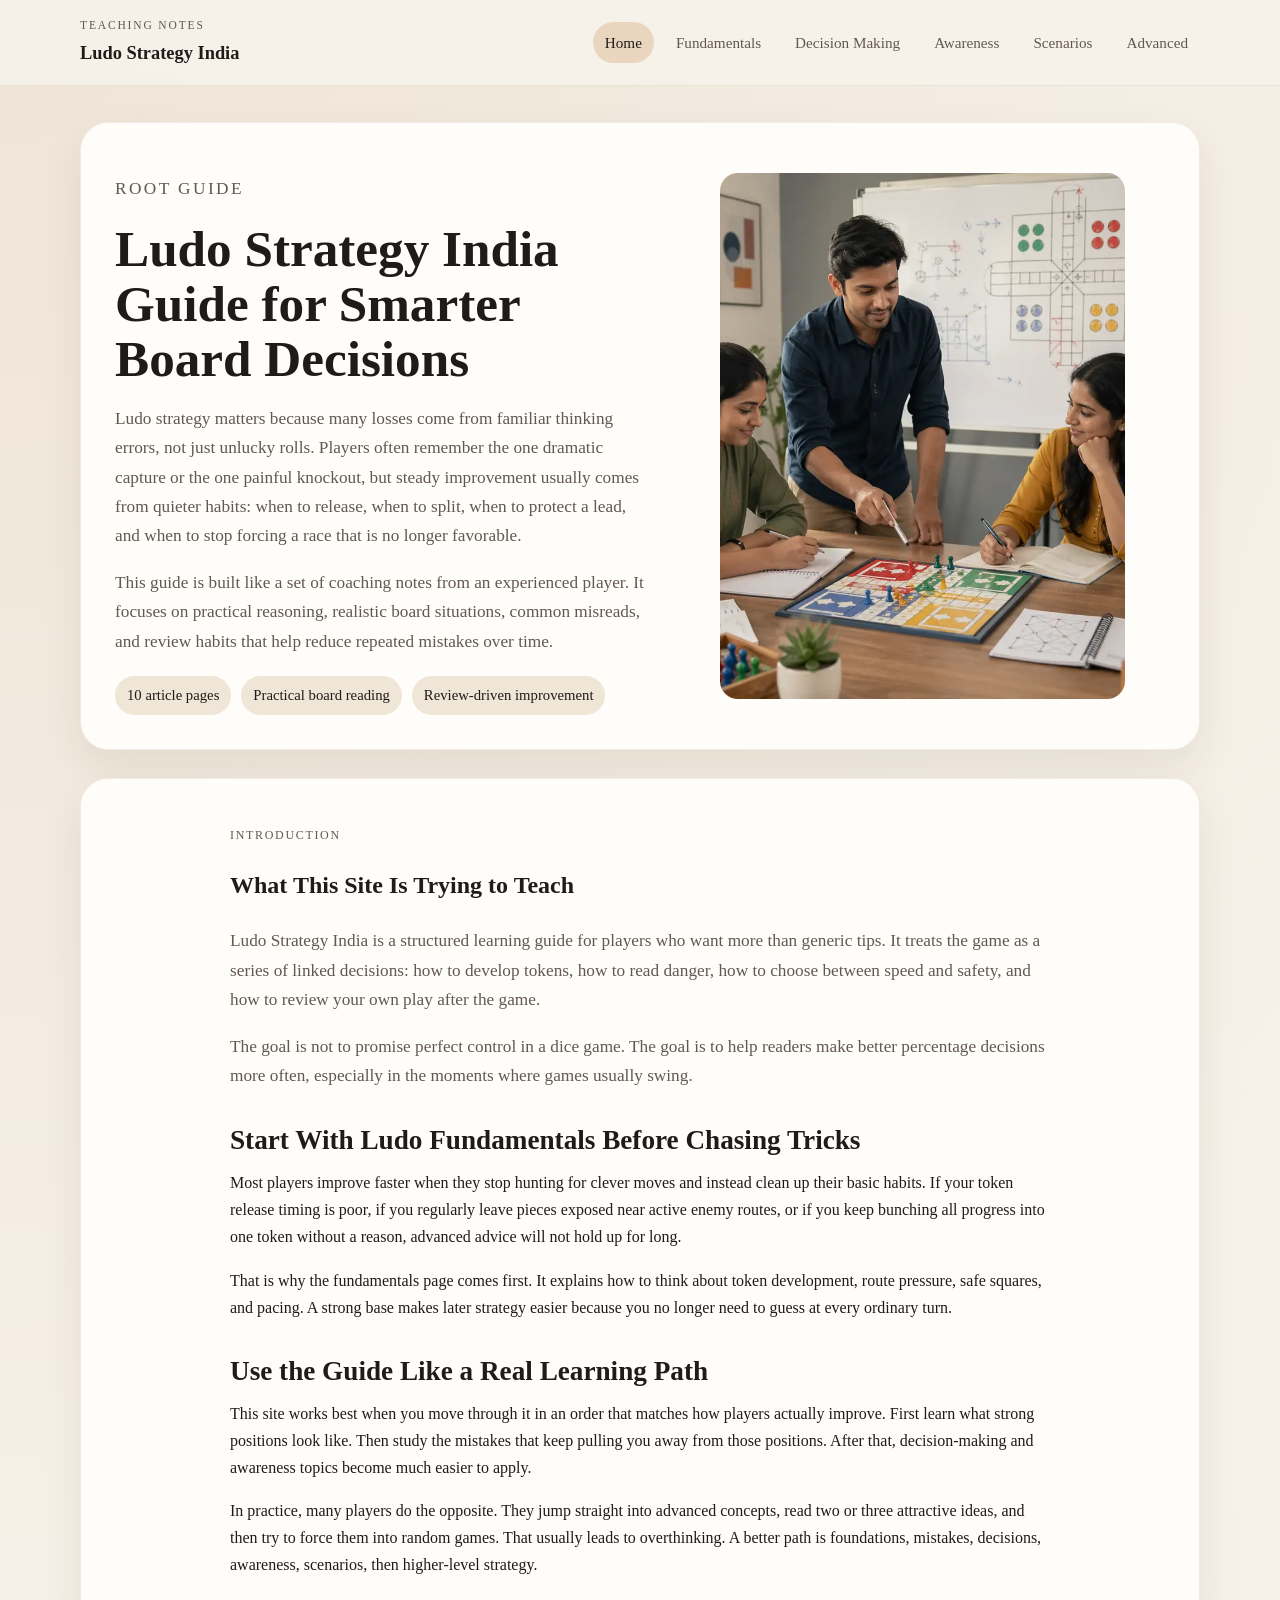
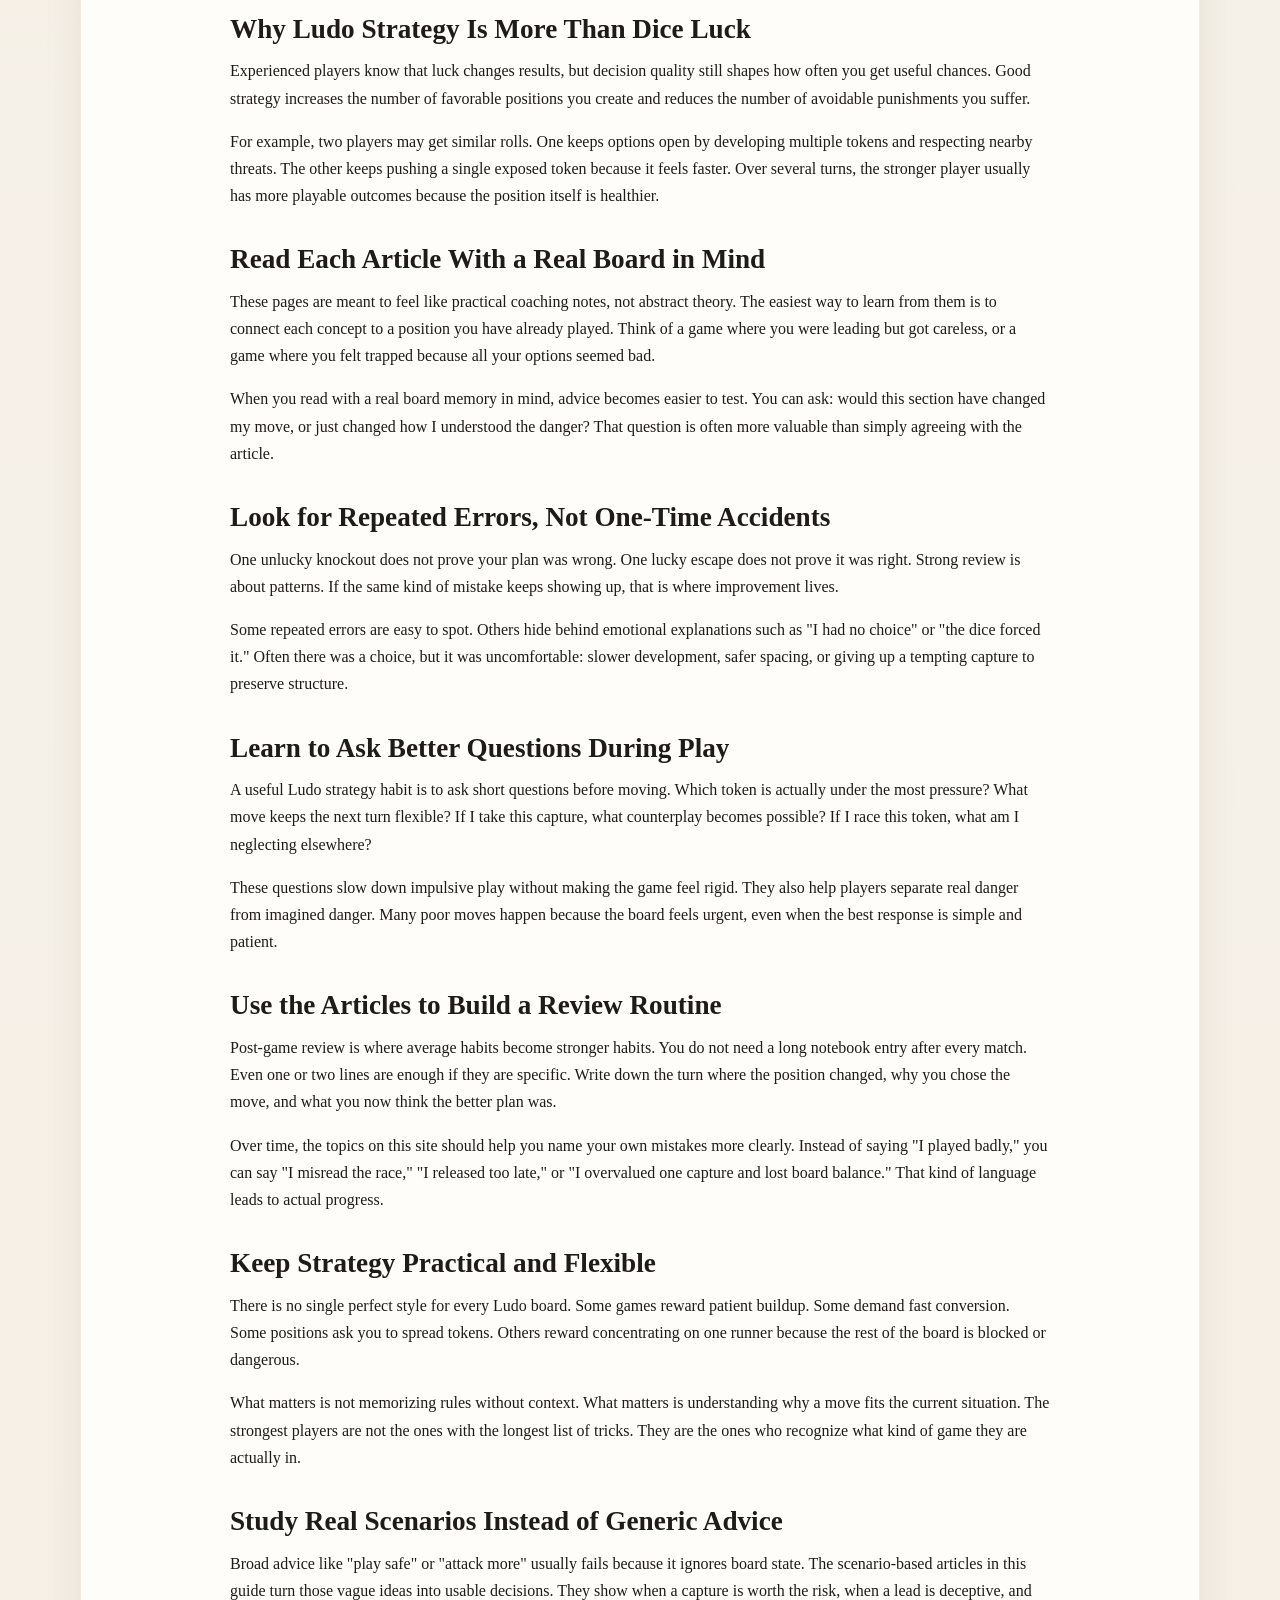
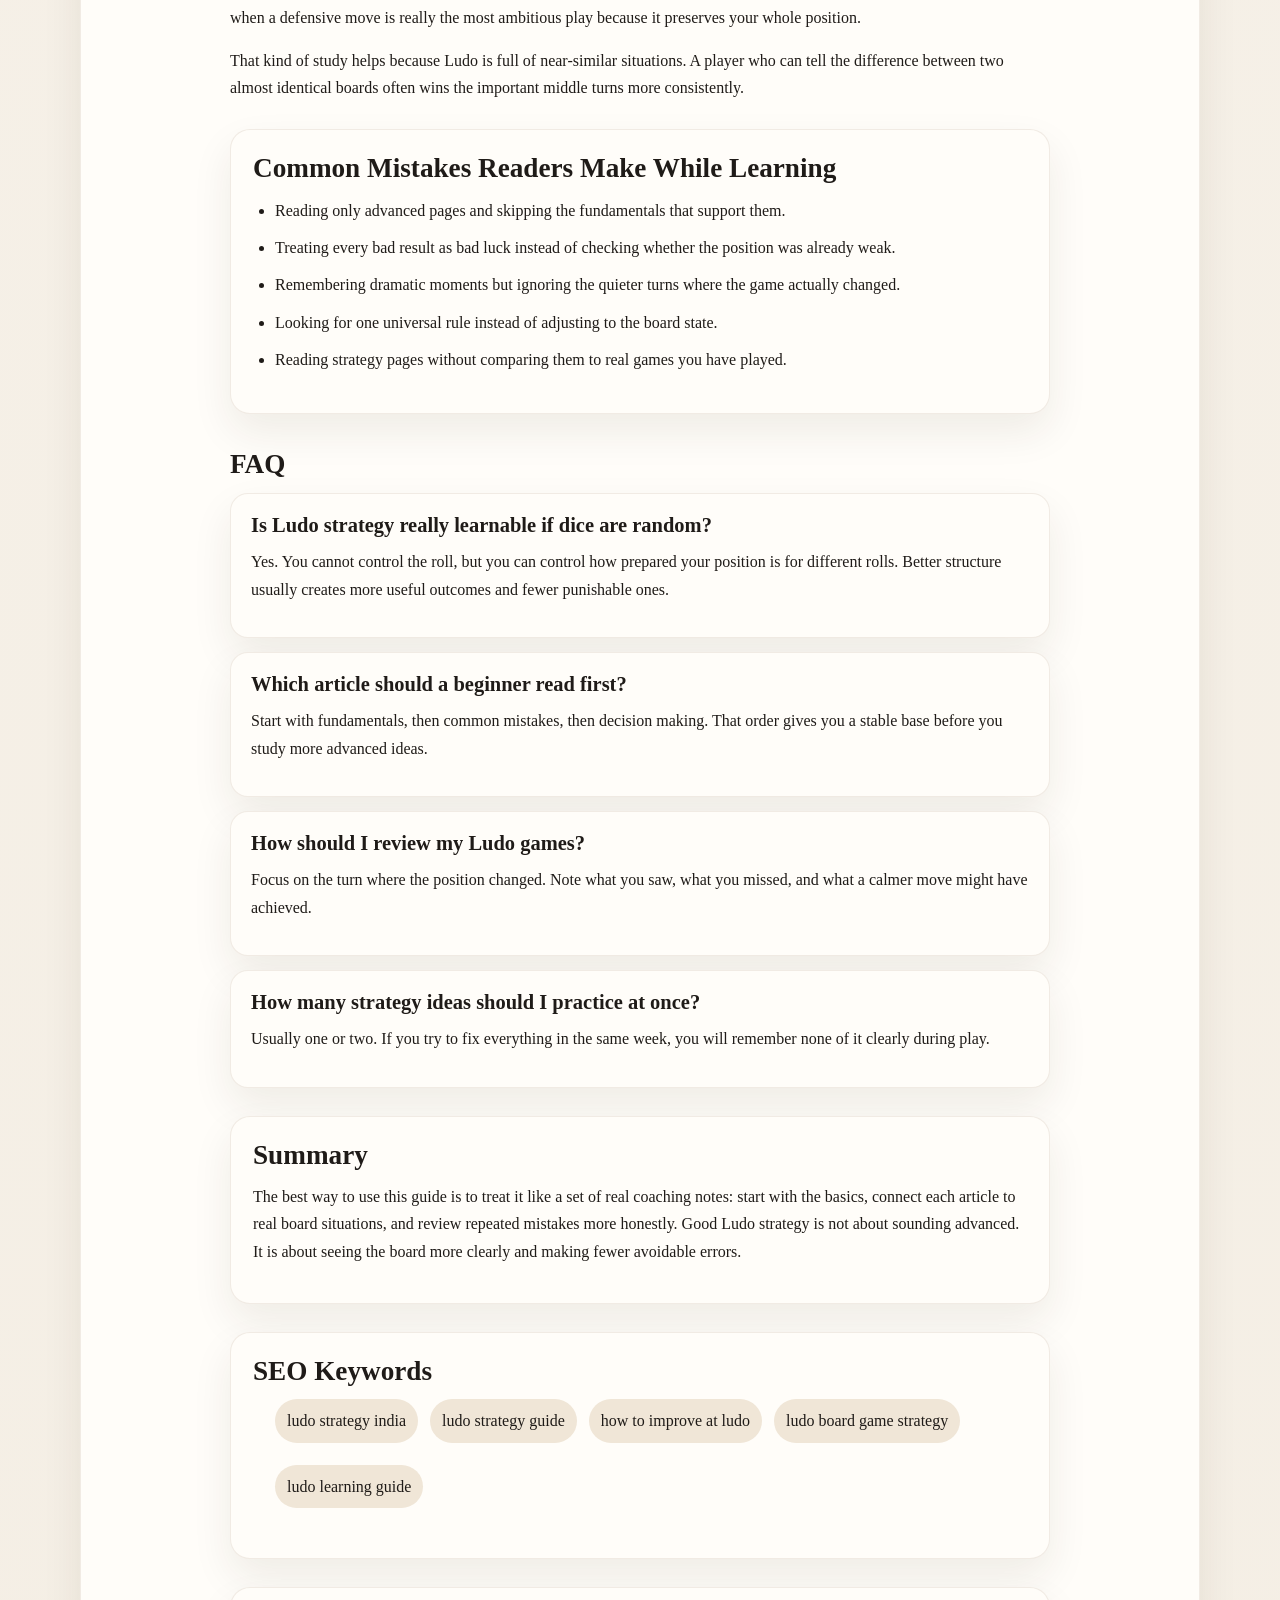
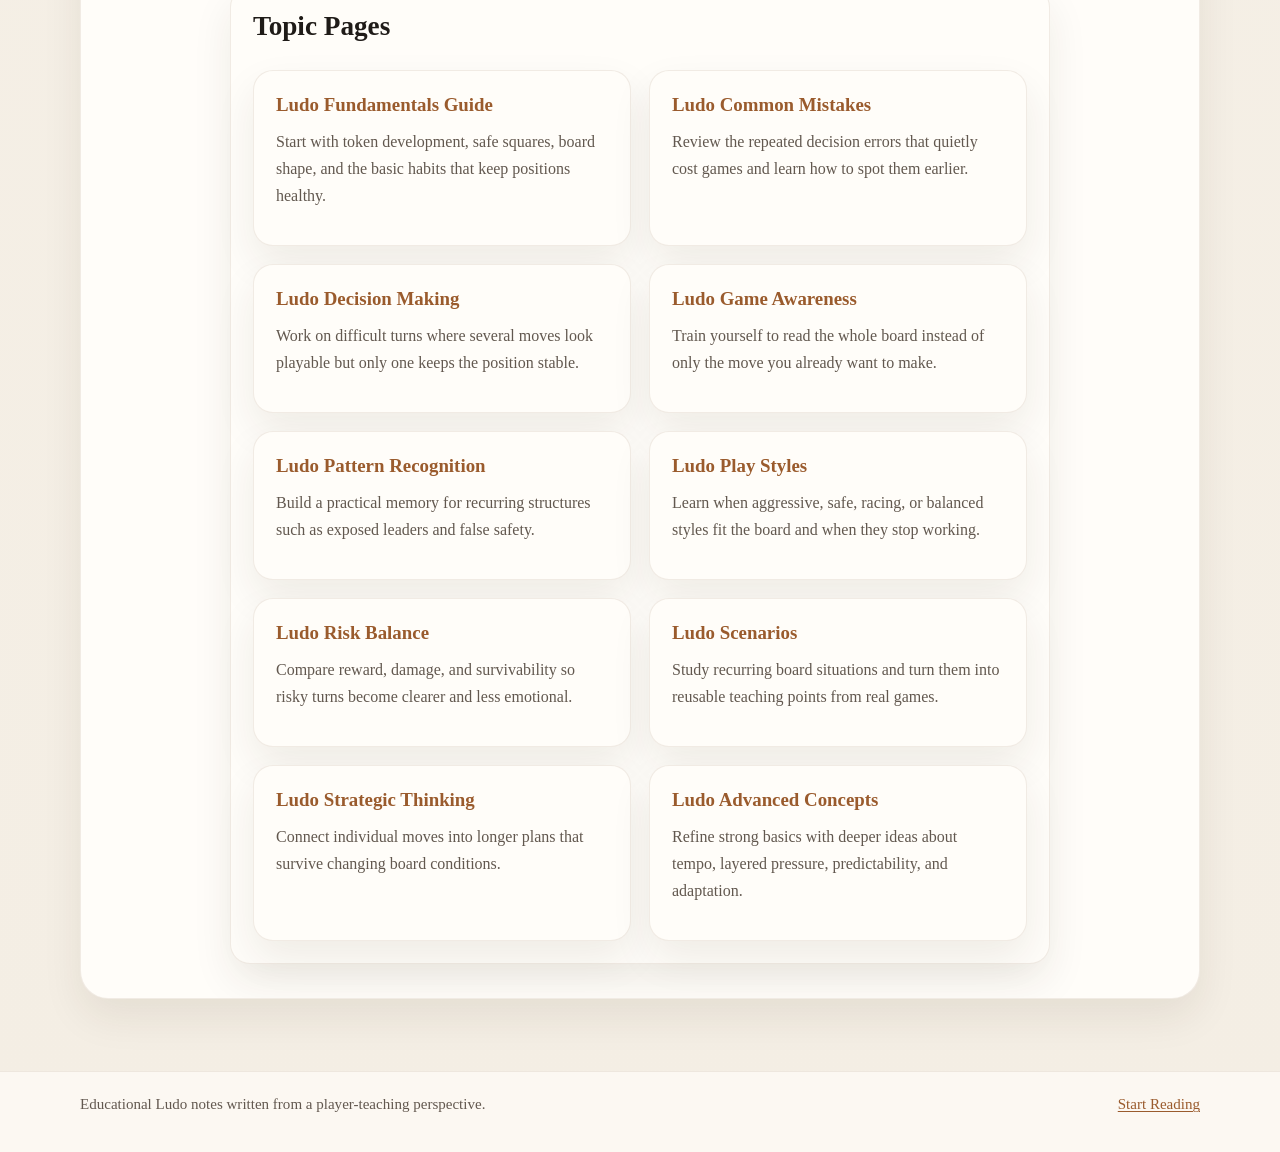
==== index.html @ 4560ac7e "feat: 更新网站地图和添加多个HTML页面 更新sitemap.xml文件中的URL路径，从.md改为.html 添加多个新的HTML页面，包括strategic-thinking.html、sc" ====
<!doctype html>
<html lang="en">
<head>
  <meta charset="utf-8">
  <meta name="viewport" content="width=device-width, initial-scale=1">
  <title>Ludo Strategy India Guide for Smarter Board Decisions</title>
  <meta name="description" content="A practical Ludo strategy guide written like coaching notes from an experienced player, covering fundamentals, mistakes, decision making, awareness, scenarios, and review habits.">
  <link rel="canonical" href="https://market-lab-cmd.github.io/ludo-strategy-india/">
  <link rel="stylesheet" href="./assets/css/index.css">
</head>
<body>
  <div class="site-shell">
    <header class="site-header">
      <div class="site-header__inner">
        <a class="site-brand" href="./index.html">
          <p class="site-brand__eyebrow">Teaching Notes</p>
          <p class="site-brand__name">Ludo Strategy India</p>
        </a>
        <nav class="site-nav" aria-label="Primary">
          <a class="is-active" href="./index.html">Home</a>
          <a href="./fundamentals.html">Fundamentals</a>
          <a href="./decision-making.html">Decision Making</a>
          <a href="./game-awareness.html">Awareness</a>
          <a href="./scenarios.html">Scenarios</a>
          <a href="./advanced-concepts.html">Advanced</a>
        </nav>
      </div>
    </header>

    <main class="page">
      <section class="hero">
        <div class="hero__content">
          <div>
            <p class="hero__eyebrow">Root Guide</p>
            <h1>Ludo Strategy India Guide for Smarter Board Decisions</h1>
            <p class="lede">Ludo strategy matters because many losses come from familiar thinking errors, not just unlucky rolls. Players often remember the one dramatic capture or the one painful knockout, but steady improvement usually comes from quieter habits: when to release, when to split, when to protect a lead, and when to stop forcing a race that is no longer favorable.</p>
            <p class="lede">This guide is built like a set of coaching notes from an experienced player. It focuses on practical reasoning, realistic board situations, common misreads, and review habits that help reduce repeated mistakes over time.</p>
            <div class="hero__meta">
              <span class="pill">10 article pages</span>
              <span class="pill">Practical board reading</span>
              <span class="pill">Review-driven improvement</span>
            </div>
          </div>
          <figure class="hero__media">
            <img src="./assets/images/overview.webp" alt="Ludo strategy study hub with notebook, board diagram, and calm practice setup">
          </figure>
        </div>
      </section>

      <article class="article">
        <div class="article__header">
          <p class="section-label">Introduction</p>
          <h2>What This Site Is Trying to Teach</h2>
          <p class="lede">Ludo Strategy India is a structured learning guide for players who want more than generic tips. It treats the game as a series of linked decisions: how to develop tokens, how to read danger, how to choose between speed and safety, and how to review your own play after the game.</p>
          <p class="lede">The goal is not to promise perfect control in a dice game. The goal is to help readers make better percentage decisions more often, especially in the moments where games usually swing.</p>
        </div>

        <div class="article__body">
          <h2>Start With Ludo Fundamentals Before Chasing Tricks</h2>
          <p>Most players improve faster when they stop hunting for clever moves and instead clean up their basic habits. If your token release timing is poor, if you regularly leave pieces exposed near active enemy routes, or if you keep bunching all progress into one token without a reason, advanced advice will not hold up for long.</p>
          <p>That is why the fundamentals page comes first. It explains how to think about token development, route pressure, safe squares, and pacing. A strong base makes later strategy easier because you no longer need to guess at every ordinary turn.</p>

          <h2>Use the Guide Like a Real Learning Path</h2>
          <p>This site works best when you move through it in an order that matches how players actually improve. First learn what strong positions look like. Then study the mistakes that keep pulling you away from those positions. After that, decision-making and awareness topics become much easier to apply.</p>
          <p>In practice, many players do the opposite. They jump straight into advanced concepts, read two or three attractive ideas, and then try to force them into random games. That usually leads to overthinking. A better path is foundations, mistakes, decisions, awareness, scenarios, then higher-level strategy.</p>

          <h2>Why Ludo Strategy Is More Than Dice Luck</h2>
          <p>Experienced players know that luck changes results, but decision quality still shapes how often you get useful chances. Good strategy increases the number of favorable positions you create and reduces the number of avoidable punishments you suffer.</p>
          <p>For example, two players may get similar rolls. One keeps options open by developing multiple tokens and respecting nearby threats. The other keeps pushing a single exposed token because it feels faster. Over several turns, the stronger player usually has more playable outcomes because the position itself is healthier.</p>

          <h2>Read Each Article With a Real Board in Mind</h2>
          <p>These pages are meant to feel like practical coaching notes, not abstract theory. The easiest way to learn from them is to connect each concept to a position you have already played. Think of a game where you were leading but got careless, or a game where you felt trapped because all your options seemed bad.</p>
          <p>When you read with a real board memory in mind, advice becomes easier to test. You can ask: would this section have changed my move, or just changed how I understood the danger? That question is often more valuable than simply agreeing with the article.</p>

          <h2>Look for Repeated Errors, Not One-Time Accidents</h2>
          <p>One unlucky knockout does not prove your plan was wrong. One lucky escape does not prove it was right. Strong review is about patterns. If the same kind of mistake keeps showing up, that is where improvement lives.</p>
          <p>Some repeated errors are easy to spot. Others hide behind emotional explanations such as "I had no choice" or "the dice forced it." Often there was a choice, but it was uncomfortable: slower development, safer spacing, or giving up a tempting capture to preserve structure.</p>

          <h2>Learn to Ask Better Questions During Play</h2>
          <p>A useful Ludo strategy habit is to ask short questions before moving. Which token is actually under the most pressure? What move keeps the next turn flexible? If I take this capture, what counterplay becomes possible? If I race this token, what am I neglecting elsewhere?</p>
          <p>These questions slow down impulsive play without making the game feel rigid. They also help players separate real danger from imagined danger. Many poor moves happen because the board feels urgent, even when the best response is simple and patient.</p>

          <h2>Use the Articles to Build a Review Routine</h2>
          <p>Post-game review is where average habits become stronger habits. You do not need a long notebook entry after every match. Even one or two lines are enough if they are specific. Write down the turn where the position changed, why you chose the move, and what you now think the better plan was.</p>
          <p>Over time, the topics on this site should help you name your own mistakes more clearly. Instead of saying "I played badly," you can say "I misread the race," "I released too late," or "I overvalued one capture and lost board balance." That kind of language leads to actual progress.</p>

          <h2>Keep Strategy Practical and Flexible</h2>
          <p>There is no single perfect style for every Ludo board. Some games reward patient buildup. Some demand fast conversion. Some positions ask you to spread tokens. Others reward concentrating on one runner because the rest of the board is blocked or dangerous.</p>
          <p>What matters is not memorizing rules without context. What matters is understanding why a move fits the current situation. The strongest players are not the ones with the longest list of tricks. They are the ones who recognize what kind of game they are actually in.</p>

          <h2>Study Real Scenarios Instead of Generic Advice</h2>
          <p>Broad advice like "play safe" or "attack more" usually fails because it ignores board state. The scenario-based articles in this guide turn those vague ideas into usable decisions. They show when a capture is worth the risk, when a lead is deceptive, and when a defensive move is really the most ambitious play because it preserves your whole position.</p>
          <p>That kind of study helps because Ludo is full of near-similar situations. A player who can tell the difference between two almost identical boards often wins the important middle turns more consistently.</p>

          <div class="note-box">
            <h2>Common Mistakes Readers Make While Learning</h2>
            <ul>
              <li>Reading only advanced pages and skipping the fundamentals that support them.</li>
              <li>Treating every bad result as bad luck instead of checking whether the position was already weak.</li>
              <li>Remembering dramatic moments but ignoring the quieter turns where the game actually changed.</li>
              <li>Looking for one universal rule instead of adjusting to the board state.</li>
              <li>Reading strategy pages without comparing them to real games you have played.</li>
            </ul>
          </div>

          <h2>FAQ</h2>
          <div class="faq-item">
            <h3>Is Ludo strategy really learnable if dice are random?</h3>
            <p>Yes. You cannot control the roll, but you can control how prepared your position is for different rolls. Better structure usually creates more useful outcomes and fewer punishable ones.</p>
          </div>
          <div class="faq-item">
            <h3>Which article should a beginner read first?</h3>
            <p>Start with fundamentals, then common mistakes, then decision making. That order gives you a stable base before you study more advanced ideas.</p>
          </div>
          <div class="faq-item">
            <h3>How should I review my Ludo games?</h3>
            <p>Focus on the turn where the position changed. Note what you saw, what you missed, and what a calmer move might have achieved.</p>
          </div>
          <div class="faq-item">
            <h3>How many strategy ideas should I practice at once?</h3>
            <p>Usually one or two. If you try to fix everything in the same week, you will remember none of it clearly during play.</p>
          </div>

          <div class="note-box">
            <h2>Summary</h2>
            <p>The best way to use this guide is to treat it like a set of real coaching notes: start with the basics, connect each article to real board situations, and review repeated mistakes more honestly. Good Ludo strategy is not about sounding advanced. It is about seeing the board more clearly and making fewer avoidable errors.</p>
          </div>

          <div class="keywords">
            <h2>SEO Keywords</h2>
            <ul class="keywords-list">
              <li>ludo strategy india</li>
              <li>ludo strategy guide</li>
              <li>how to improve at ludo</li>
              <li>ludo board game strategy</li>
              <li>ludo learning guide</li>
            </ul>
          </div>

          <section class="related-block">
            <h2>Topic Pages</h2>
            <div class="topic-grid">
              <article class="card">
                <h3><a href="./fundamentals.html">Ludo Fundamentals Guide</a></h3>
                <p>Start with token development, safe squares, board shape, and the basic habits that keep positions healthy.</p>
              </article>
              <article class="card">
                <h3><a href="./common-mistakes.html">Ludo Common Mistakes</a></h3>
                <p>Review the repeated decision errors that quietly cost games and learn how to spot them earlier.</p>
              </article>
              <article class="card">
                <h3><a href="./decision-making.html">Ludo Decision Making</a></h3>
                <p>Work on difficult turns where several moves look playable but only one keeps the position stable.</p>
              </article>
              <article class="card">
                <h3><a href="./game-awareness.html">Ludo Game Awareness</a></h3>
                <p>Train yourself to read the whole board instead of only the move you already want to make.</p>
              </article>
              <article class="card">
                <h3><a href="./pattern-recognition.html">Ludo Pattern Recognition</a></h3>
                <p>Build a practical memory for recurring structures such as exposed leaders and false safety.</p>
              </article>
              <article class="card">
                <h3><a href="./play-styles.html">Ludo Play Styles</a></h3>
                <p>Learn when aggressive, safe, racing, or balanced styles fit the board and when they stop working.</p>
              </article>
              <article class="card">
                <h3><a href="./risk-balance.html">Ludo Risk Balance</a></h3>
                <p>Compare reward, damage, and survivability so risky turns become clearer and less emotional.</p>
              </article>
              <article class="card">
                <h3><a href="./scenarios.html">Ludo Scenarios</a></h3>
                <p>Study recurring board situations and turn them into reusable teaching points from real games.</p>
              </article>
              <article class="card">
                <h3><a href="./strategic-thinking.html">Ludo Strategic Thinking</a></h3>
                <p>Connect individual moves into longer plans that survive changing board conditions.</p>
              </article>
              <article class="card">
                <h3><a href="./advanced-concepts.html">Ludo Advanced Concepts</a></h3>
                <p>Refine strong basics with deeper ideas about tempo, layered pressure, predictability, and adaptation.</p>
              </article>
            </div>
          </section>
        </div>
      </article>
    </main>

    <footer class="site-footer">
      <div class="site-footer__inner">
        <div>Educational Ludo notes written from a player-teaching perspective.</div>
        <div><a href="./fundamentals.html">Start Reading</a></div>
      </div>
    </footer>
  </div>
</body>
</html>
---- assets/css/index.css ----
* {
  box-sizing: border-box;
}

:root {
  --bg: #f5f0e7;
  --surface: #fffdf9;
  --surface-strong: #f0e6d7;
  --ink: #1f1b18;
  --muted: #62584f;
  --line: #d7c8b3;
  --accent: #9a5b2d;
  --accent-soft: #ead6bf;
  --shadow: 0 18px 40px rgba(54, 35, 18, 0.08);
  --radius: 22px;
  --content-width: 1120px;
  --reading-width: 820px;
}

html {
  scroll-behavior: smooth;
}

body {
  margin: 0;
  font-family: Georgia, "Times New Roman", serif;
  color: var(--ink);
  background:
    radial-gradient(circle at top left, rgba(201, 166, 124, 0.18), transparent 28%),
    linear-gradient(180deg, #f7f2ea 0%, #f4eee4 100%);
  line-height: 1.7;
}

a {
  color: var(--accent);
  text-decoration-thickness: 1px;
  text-underline-offset: 0.15em;
}

a:hover {
  color: #7d471e;
}

img {
  display: block;
  max-width: 100%;
  height: auto;
  border-radius: 18px;
}

.site-shell {
  min-height: 100vh;
}

.site-header {
  position: sticky;
  top: 0;
  z-index: 5;
  backdrop-filter: blur(14px);
  background: rgba(247, 242, 234, 0.9);
  border-bottom: 1px solid rgba(137, 104, 72, 0.12);
}

.site-header__inner,
.page,
.site-footer__inner {
  width: min(calc(100% - 32px), var(--content-width));
  margin: 0 auto;
}

.site-header__inner {
  display: flex;
  justify-content: space-between;
  align-items: center;
  gap: 18px;
  padding: 16px 0;
}

.site-brand {
  color: var(--ink);
  text-decoration: none;
}

.site-brand__eyebrow {
  margin: 0 0 2px;
  font-size: 0.72rem;
  letter-spacing: 0.16em;
  text-transform: uppercase;
  color: var(--muted);
}

.site-brand__name {
  margin: 0;
  font-size: 1.15rem;
  font-weight: 700;
}

.site-nav {
  display: flex;
  flex-wrap: wrap;
  gap: 10px;
  justify-content: flex-end;
}

.site-nav a {
  padding: 8px 12px;
  border-radius: 999px;
  text-decoration: none;
  color: var(--muted);
  font-size: 0.95rem;
}

.site-nav a.is-active,
.site-nav a:hover {
  background: var(--accent-soft);
  color: var(--ink);
}

.page {
  padding: 36px 0 72px;
}

.hero,
.article,
.card,
.note-box,
.related-block,
.faq-item,
.keywords {
  background: var(--surface);
  border: 1px solid rgba(137, 104, 72, 0.12);
  box-shadow: var(--shadow);
}

.hero,
.article {
  border-radius: 28px;
  overflow: hidden;
}

.hero {
  margin-bottom: 28px;
}

.hero__content {
  display: grid;
  grid-template-columns: 1.05fr 0.95fr;
  gap: 28px;
  padding: 34px;
}

.hero__eyebrow,
.section-label,
.meta-line {
  letter-spacing: 0.14em;
  text-transform: uppercase;
  font-size: 0.75rem;
  color: var(--muted);
}

.hero h1,
.article h1 {
  margin: 10px 0 16px;
  font-size: clamp(2rem, 4vw, 3.4rem);
  line-height: 1.08;
}

.hero p,
.lede {
  font-size: 1.08rem;
  color: var(--muted);
}

.hero__meta {
  display: flex;
  flex-wrap: wrap;
  gap: 10px;
  margin-top: 20px;
}

.pill {
  display: inline-flex;
  align-items: center;
  padding: 7px 12px;
  border-radius: 999px;
  background: var(--surface-strong);
  color: var(--ink);
  font-size: 0.92rem;
}

.hero__media img {
  min-height: 100%;
  object-fit: cover;
}

.article {
  padding: 34px;
}

.article__header {
  max-width: var(--reading-width);
  margin: 0 auto 28px;
}

.article__body {
  max-width: var(--reading-width);
  margin: 0 auto;
}

.article__body h2 {
  margin: 34px 0 12px;
  font-size: 1.7rem;
  line-height: 1.2;
}

.article__body h3 {
  margin: 26px 0 10px;
  font-size: 1.28rem;
  line-height: 1.3;
}

.article__body p {
  margin: 0 0 16px;
}

.article__body ul {
  margin: 0 0 18px 22px;
  padding: 0;
}

.article__body li {
  margin-bottom: 10px;
}

.figure-block {
  margin: 28px auto;
  max-width: 940px;
}

.figure-block figcaption {
  margin-top: 10px;
  color: var(--muted);
  font-size: 0.95rem;
}

.note-box,
.related-block,
.keywords {
  border-radius: 20px;
  padding: 22px;
  margin-top: 28px;
}

.note-box h2,
.related-block h2,
.keywords h2 {
  margin-top: 0;
}

.faq-item {
  border-radius: 18px;
  padding: 18px 20px;
  margin-bottom: 14px;
}

.faq-item h3 {
  margin-top: 0;
}

.topic-grid {
  display: grid;
  grid-template-columns: repeat(2, minmax(0, 1fr));
  gap: 18px;
  margin-top: 28px;
}

.card {
  border-radius: 20px;
  padding: 22px;
}

.card h3 {
  margin: 0 0 10px;
  font-size: 1.18rem;
}

.card p {
  margin: 0 0 14px;
  color: var(--muted);
}

.card a {
  text-decoration: none;
  font-weight: 600;
}

.related-list,
.keywords-list {
  display: flex;
  flex-wrap: wrap;
  gap: 12px;
  padding: 0;
  list-style: none;
  margin: 0;
}

.keywords-list li {
  padding: 8px 12px;
  border-radius: 999px;
  background: var(--surface-strong);
}

.breadcrumbs {
  margin-bottom: 10px;
  color: var(--muted);
  font-size: 0.94rem;
}

.breadcrumbs a {
  color: inherit;
}

.site-footer {
  border-top: 1px solid rgba(137, 104, 72, 0.12);
  background: rgba(255, 253, 249, 0.72);
}

.site-footer__inner {
  display: flex;
  justify-content: space-between;
  gap: 20px;
  padding: 20px 0 34px;
  color: var(--muted);
  font-size: 0.94rem;
}

@media (max-width: 920px) {
  .hero__content {
    grid-template-columns: 1fr;
  }

  .topic-grid {
    grid-template-columns: 1fr;
  }

  .site-header__inner,
  .site-footer__inner {
    flex-direction: column;
    align-items: flex-start;
  }
}

@media (max-width: 640px) {
  .page {
    padding-top: 20px;
  }

  .article,
  .hero__content {
    padding: 22px;
  }

  .site-nav {
    justify-content: flex-start;
  }
}
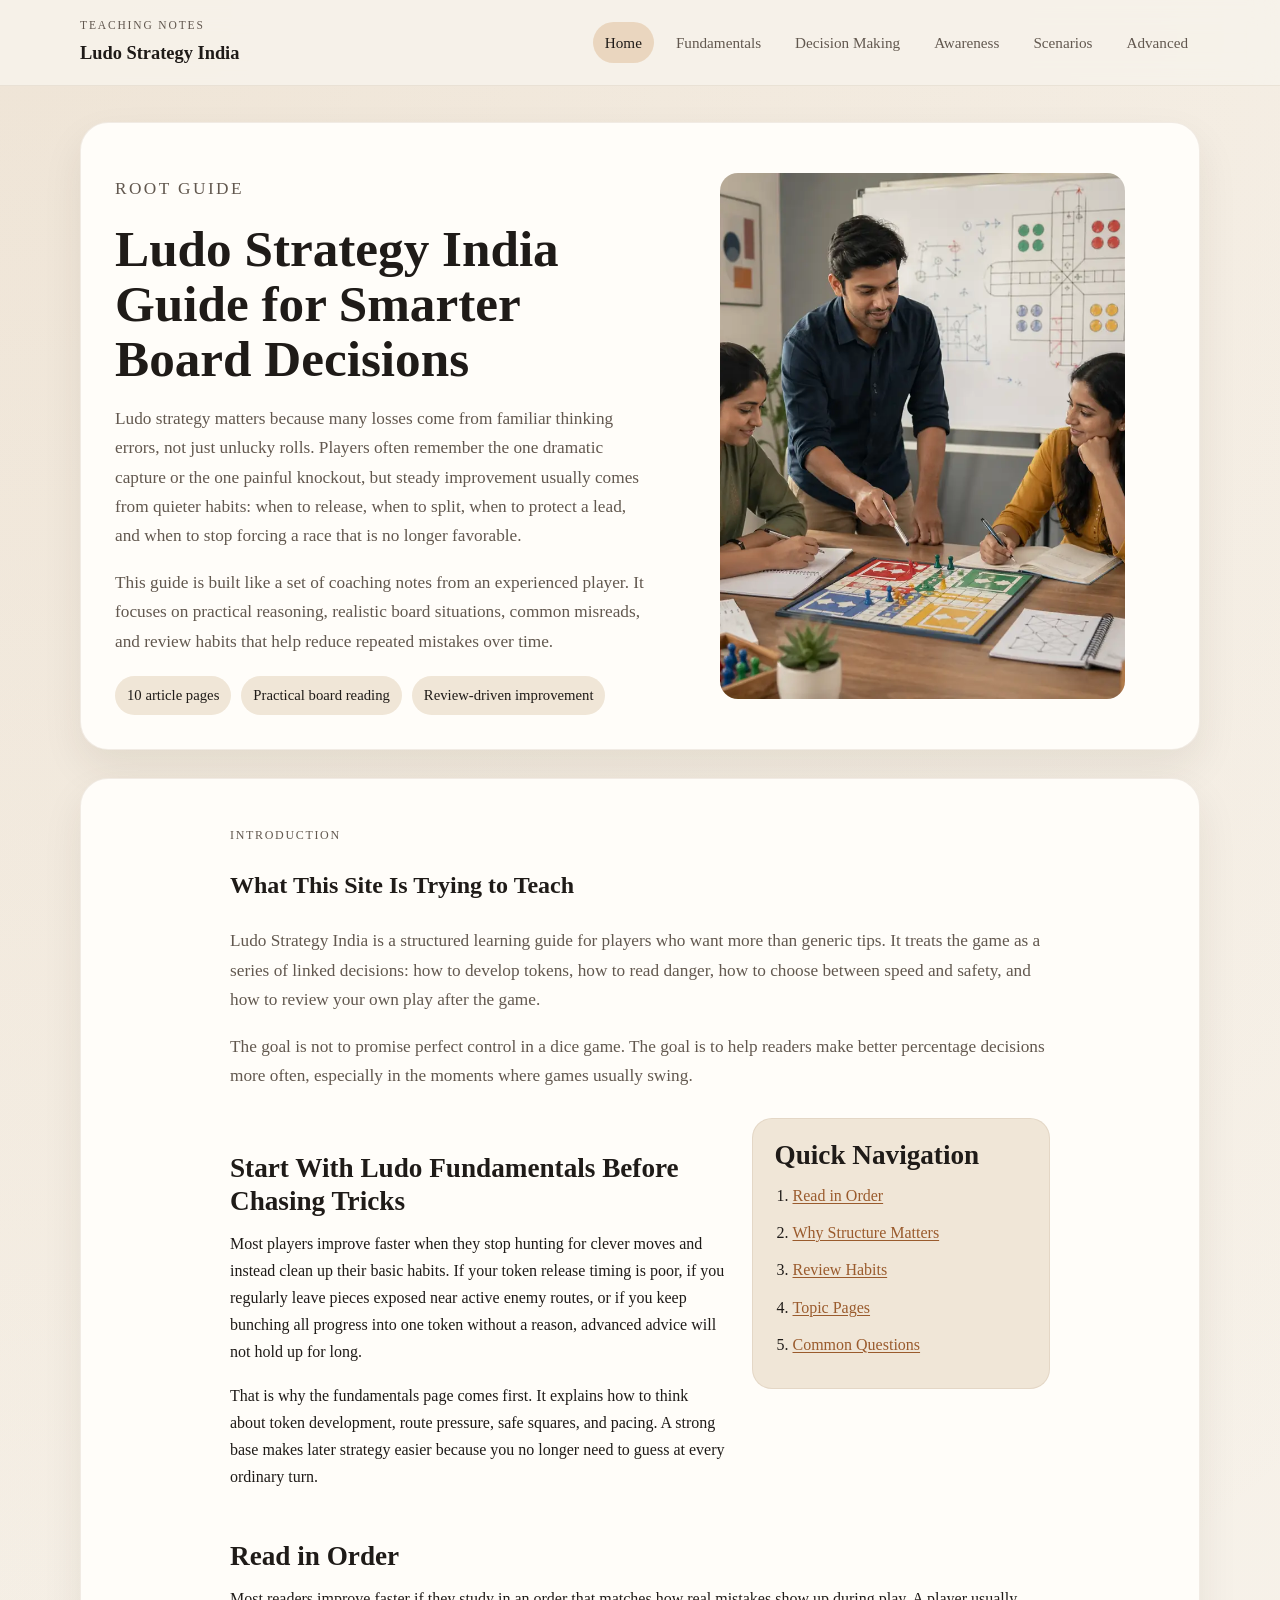
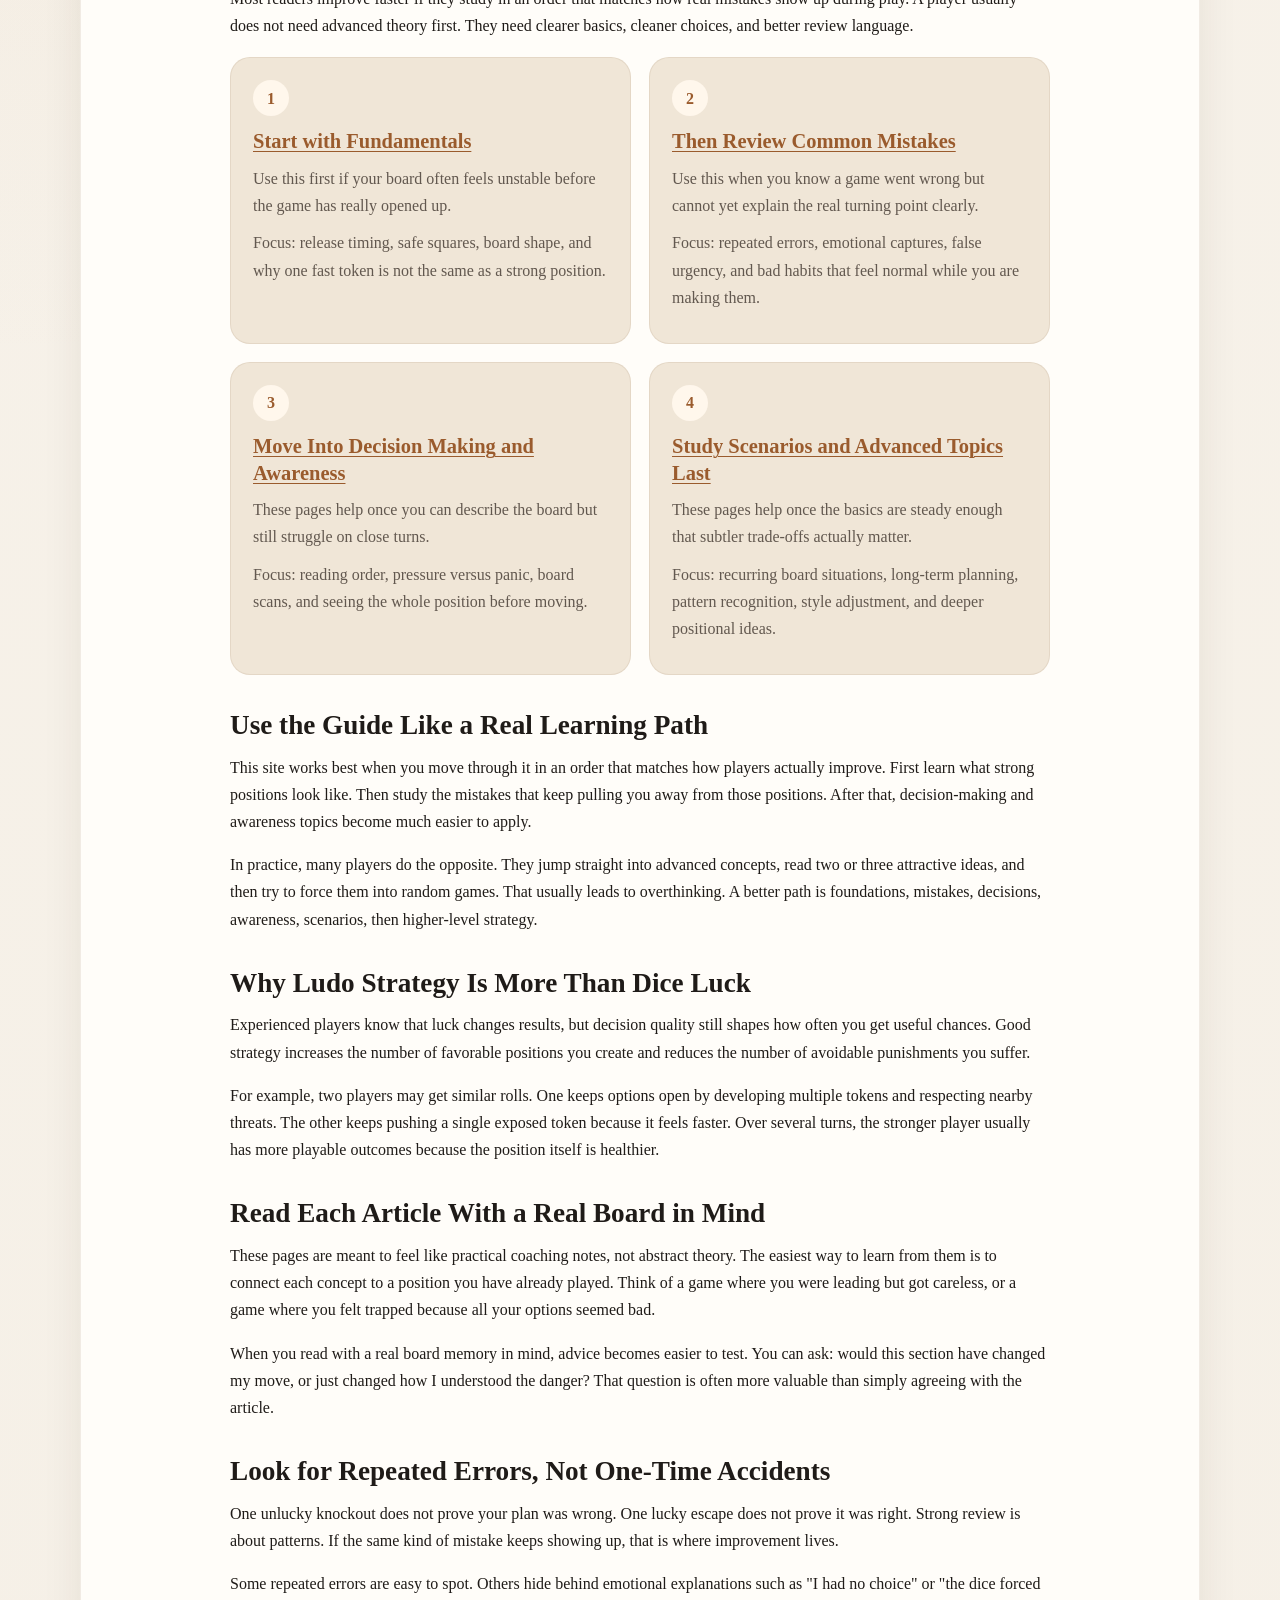
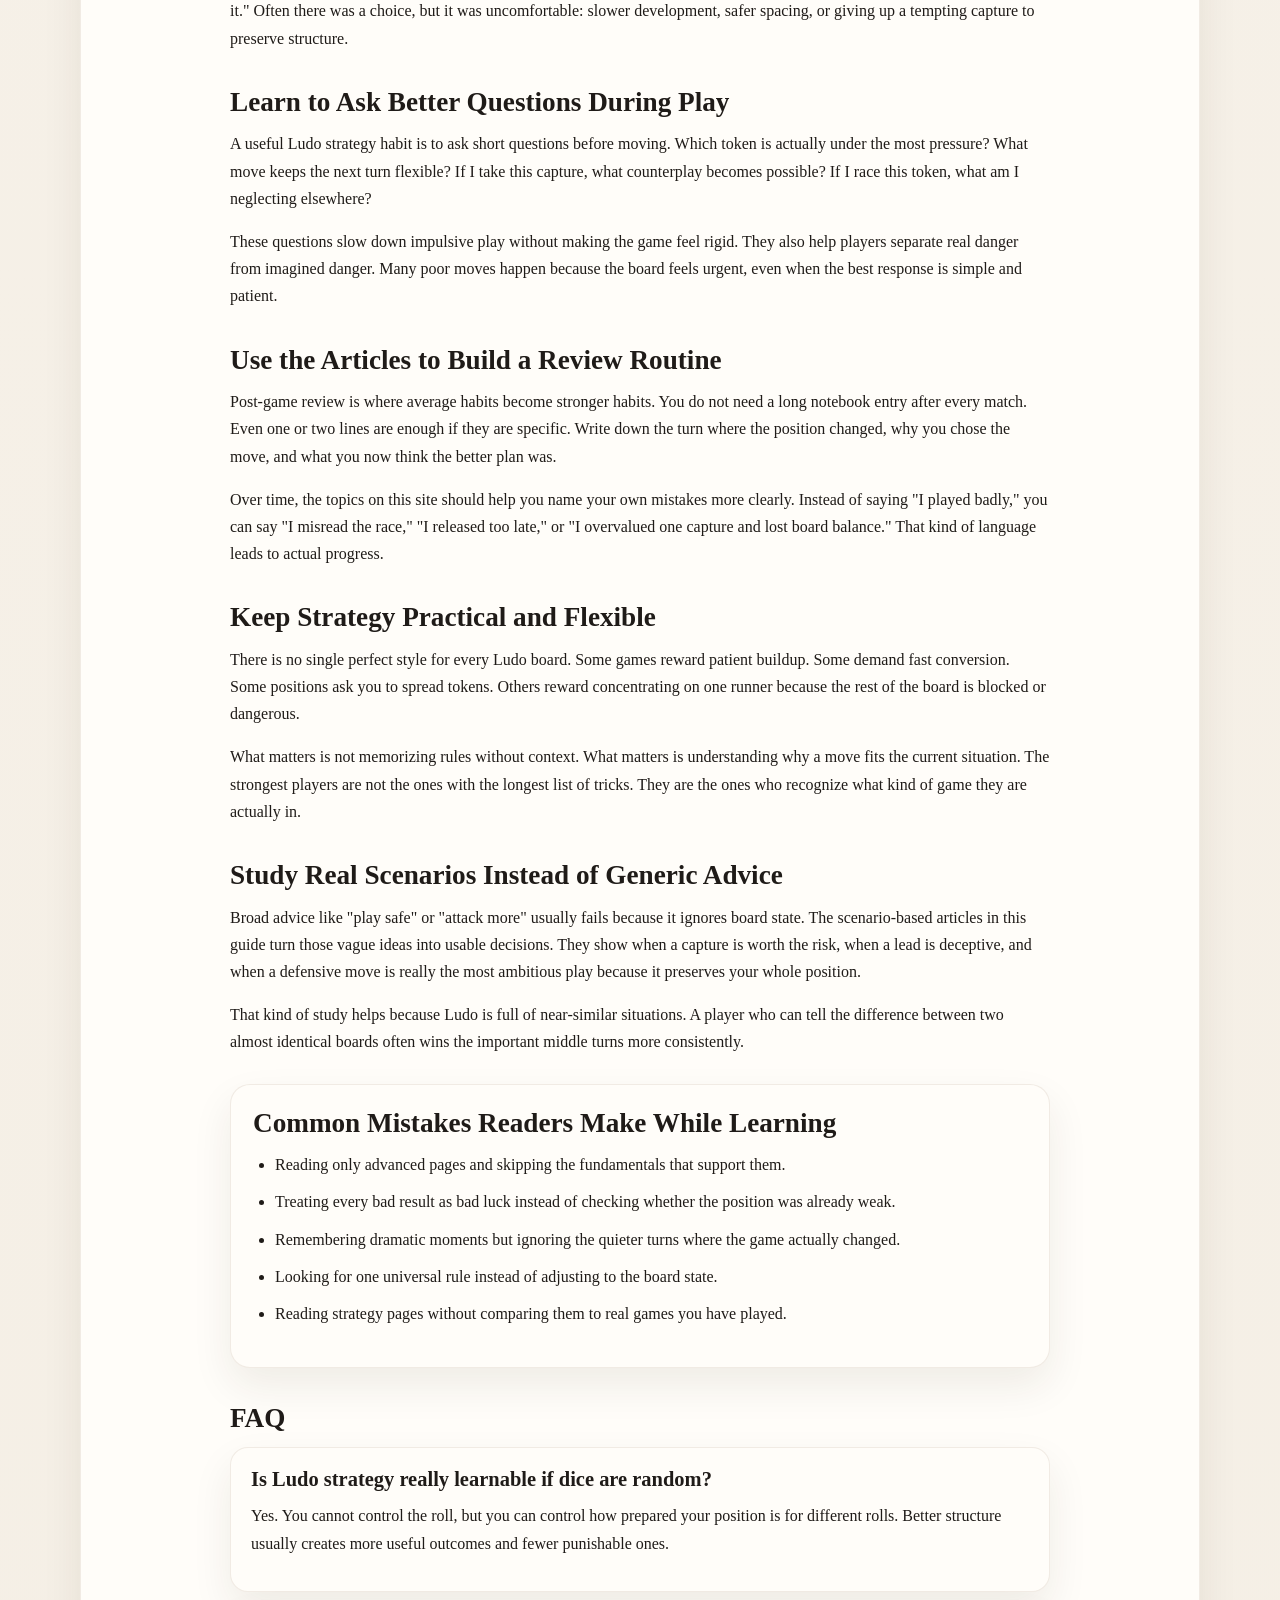
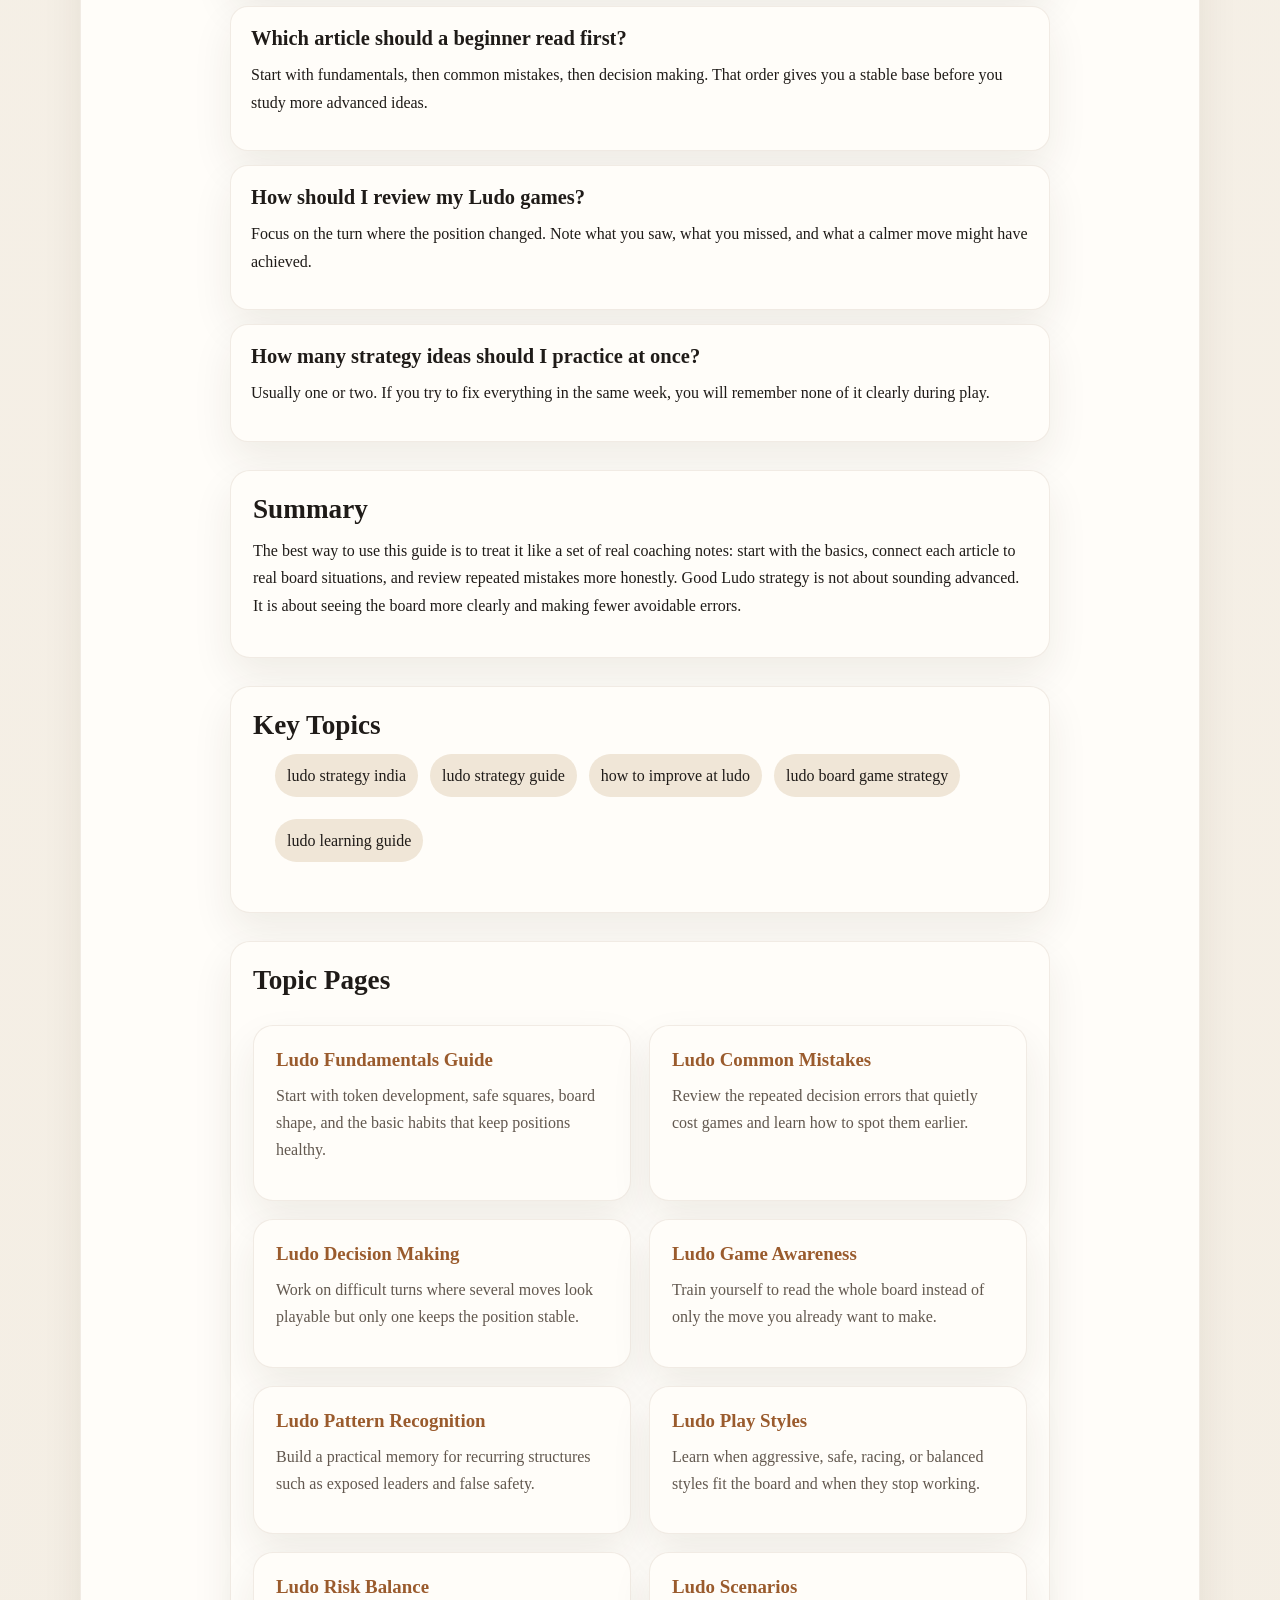
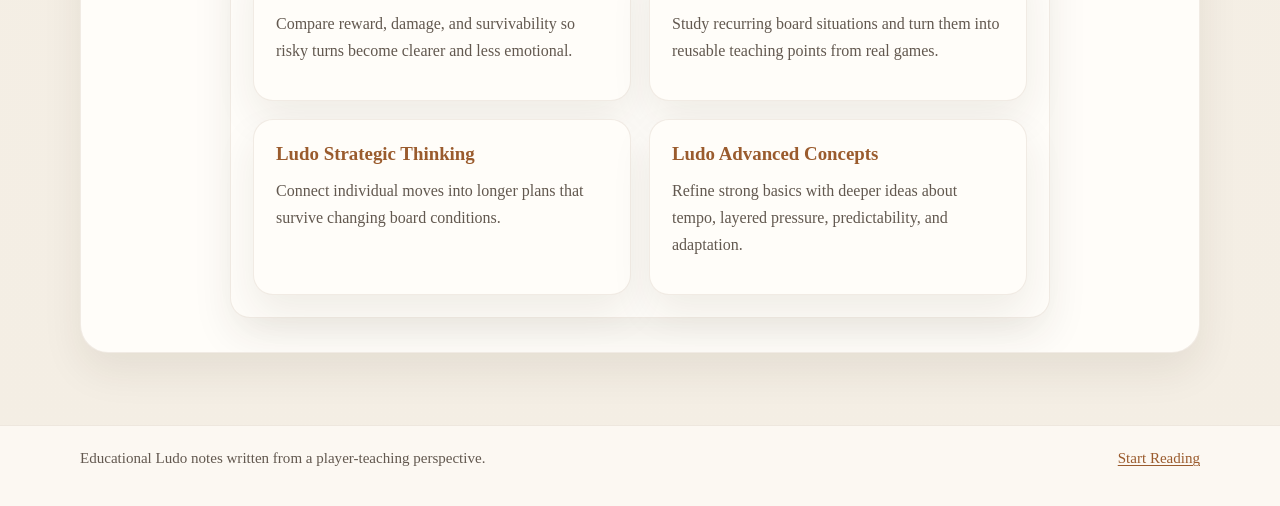
==== commit 20228107: "feat(页面): 添加导航面板和路径步骤组件 添加新的图片资源并更新多个页面的布局和样式 引入导航面板、跳转框和路径步骤组件以改善用户体验 重构页面结构，使用网格布局增强可读性和导航性" ====
--- a/index.html
+++ b/index.html
@@ -56,10 +56,56 @@
         </div>
 
         <div class="article__body">
+          <div class="intro-grid">
+            <div>
           <h2>Start With Ludo Fundamentals Before Chasing Tricks</h2>
           <p>Most players improve faster when they stop hunting for clever moves and instead clean up their basic habits. If your token release timing is poor, if you regularly leave pieces exposed near active enemy routes, or if you keep bunching all progress into one token without a reason, advanced advice will not hold up for long.</p>
           <p>That is why the fundamentals page comes first. It explains how to think about token development, route pressure, safe squares, and pacing. A strong base makes later strategy easier because you no longer need to guess at every ordinary turn.</p>
-
+            </div>
+            <aside class="toc-panel" aria-label="Homepage guide navigation">
+              <h2>Quick Navigation</h2>
+              <ol class="toc-list">
+                <li><a href="#reading-order">Read in Order</a></li>
+                <li><a href="#why-structure-matters">Why Structure Matters</a></li>
+                <li><a href="#review-habits">Review Habits</a></li>
+                <li><a href="#topic-pages">Topic Pages</a></li>
+                <li><a href="#questions">Common Questions</a></li>
+              </ol>
+            </aside>
+          </div>
+
+          <section id="reading-order">
+          <h2>Read in Order</h2>
+          <p>Most readers improve faster if they study in an order that matches how real mistakes show up during play. A player usually does not need advanced theory first. They need clearer basics, cleaner choices, and better review language.</p>
+          <div class="path-grid">
+            <article class="path-step">
+              <div class="path-step__number">1</div>
+              <h3><a href="./fundamentals.html">Start with Fundamentals</a></h3>
+              <p>Use this first if your board often feels unstable before the game has really opened up.</p>
+              <p>Focus: release timing, safe squares, board shape, and why one fast token is not the same as a strong position.</p>
+            </article>
+            <article class="path-step">
+              <div class="path-step__number">2</div>
+              <h3><a href="./common-mistakes.html">Then Review Common Mistakes</a></h3>
+              <p>Use this when you know a game went wrong but cannot yet explain the real turning point clearly.</p>
+              <p>Focus: repeated errors, emotional captures, false urgency, and bad habits that feel normal while you are making them.</p>
+            </article>
+            <article class="path-step">
+              <div class="path-step__number">3</div>
+              <h3><a href="./decision-making.html">Move Into Decision Making and Awareness</a></h3>
+              <p>These pages help once you can describe the board but still struggle on close turns.</p>
+              <p>Focus: reading order, pressure versus panic, board scans, and seeing the whole position before moving.</p>
+            </article>
+            <article class="path-step">
+              <div class="path-step__number">4</div>
+              <h3><a href="./scenarios.html">Study Scenarios and Advanced Topics Last</a></h3>
+              <p>These pages help once the basics are steady enough that subtler trade-offs actually matter.</p>
+              <p>Focus: recurring board situations, long-term planning, pattern recognition, style adjustment, and deeper positional ideas.</p>
+            </article>
+          </div>
+          </section>
+
+          <section id="why-structure-matters">
           <h2>Use the Guide Like a Real Learning Path</h2>
           <p>This site works best when you move through it in an order that matches how players actually improve. First learn what strong positions look like. Then study the mistakes that keep pulling you away from those positions. After that, decision-making and awareness topics become much easier to apply.</p>
           <p>In practice, many players do the opposite. They jump straight into advanced concepts, read two or three attractive ideas, and then try to force them into random games. That usually leads to overthinking. A better path is foundations, mistakes, decisions, awareness, scenarios, then higher-level strategy.</p>
@@ -71,7 +117,9 @@
           <h2>Read Each Article With a Real Board in Mind</h2>
           <p>These pages are meant to feel like practical coaching notes, not abstract theory. The easiest way to learn from them is to connect each concept to a position you have already played. Think of a game where you were leading but got careless, or a game where you felt trapped because all your options seemed bad.</p>
           <p>When you read with a real board memory in mind, advice becomes easier to test. You can ask: would this section have changed my move, or just changed how I understood the danger? That question is often more valuable than simply agreeing with the article.</p>
-
+          </section>
+
+          <section id="review-habits">
           <h2>Look for Repeated Errors, Not One-Time Accidents</h2>
           <p>One unlucky knockout does not prove your plan was wrong. One lucky escape does not prove it was right. Strong review is about patterns. If the same kind of mistake keeps showing up, that is where improvement lives.</p>
           <p>Some repeated errors are easy to spot. Others hide behind emotional explanations such as "I had no choice" or "the dice forced it." Often there was a choice, but it was uncomfortable: slower development, safer spacing, or giving up a tempting capture to preserve structure.</p>
@@ -91,6 +139,7 @@
           <h2>Study Real Scenarios Instead of Generic Advice</h2>
           <p>Broad advice like "play safe" or "attack more" usually fails because it ignores board state. The scenario-based articles in this guide turn those vague ideas into usable decisions. They show when a capture is worth the risk, when a lead is deceptive, and when a defensive move is really the most ambitious play because it preserves your whole position.</p>
           <p>That kind of study helps because Ludo is full of near-similar situations. A player who can tell the difference between two almost identical boards often wins the important middle turns more consistently.</p>
+          </section>
 
           <div class="note-box">
             <h2>Common Mistakes Readers Make While Learning</h2>
@@ -103,6 +152,7 @@
             </ul>
           </div>
 
+          <section id="questions">
           <h2>FAQ</h2>
           <div class="faq-item">
             <h3>Is Ludo strategy really learnable if dice are random?</h3>
@@ -120,6 +170,7 @@
             <h3>How many strategy ideas should I practice at once?</h3>
             <p>Usually one or two. If you try to fix everything in the same week, you will remember none of it clearly during play.</p>
           </div>
+          </section>
 
           <div class="note-box">
             <h2>Summary</h2>
@@ -127,7 +178,7 @@
           </div>
 
           <div class="keywords">
-            <h2>SEO Keywords</h2>
+            <h2>Key Topics</h2>
             <ul class="keywords-list">
               <li>ludo strategy india</li>
               <li>ludo strategy guide</li>
@@ -137,7 +188,7 @@
             </ul>
           </div>
 
-          <section class="related-block">
+          <section id="topic-pages" class="related-block">
             <h2>Topic Pages</h2>
             <div class="topic-grid">
               <article class="card">
--- a/assets/css/index.css
+++ b/assets/css/index.css
@@ -274,6 +274,78 @@
   margin-top: 28px;
 }
 
+.intro-grid {
+  display: grid;
+  grid-template-columns: minmax(0, 1.25fr) minmax(280px, 0.75fr);
+  gap: 24px;
+  align-items: start;
+}
+
+.toc-panel,
+.jump-box,
+.path-step {
+  background: var(--surface-strong);
+  border: 1px solid rgba(137, 104, 72, 0.12);
+  border-radius: 20px;
+}
+
+.toc-panel,
+.jump-box {
+  padding: 20px 22px;
+}
+
+.toc-panel h2,
+.jump-box h2 {
+  margin-top: 0;
+  margin-bottom: 10px;
+}
+
+.toc-list,
+.jump-list,
+.path-list {
+  margin: 0;
+  padding-left: 18px;
+}
+
+.toc-list li,
+.jump-list li,
+.path-list li {
+  margin-bottom: 10px;
+}
+
+.path-grid {
+  display: grid;
+  grid-template-columns: repeat(2, minmax(0, 1fr));
+  gap: 18px;
+  margin-top: 18px;
+}
+
+.path-step {
+  padding: 22px;
+}
+
+.path-step__number {
+  display: inline-flex;
+  width: 36px;
+  height: 36px;
+  border-radius: 999px;
+  align-items: center;
+  justify-content: center;
+  background: #fff7ec;
+  color: var(--accent);
+  font-weight: 700;
+  margin-bottom: 12px;
+}
+
+.path-step h3 {
+  margin: 0 0 10px;
+}
+
+.path-step p {
+  margin: 0 0 10px;
+  color: var(--muted);
+}
+
 .card {
   border-radius: 20px;
   padding: 22px;
@@ -343,6 +415,11 @@
     grid-template-columns: 1fr;
   }
 
+  .intro-grid,
+  .path-grid {
+    grid-template-columns: 1fr;
+  }
+
   .site-header__inner,
   .site-footer__inner {
     flex-direction: column;
